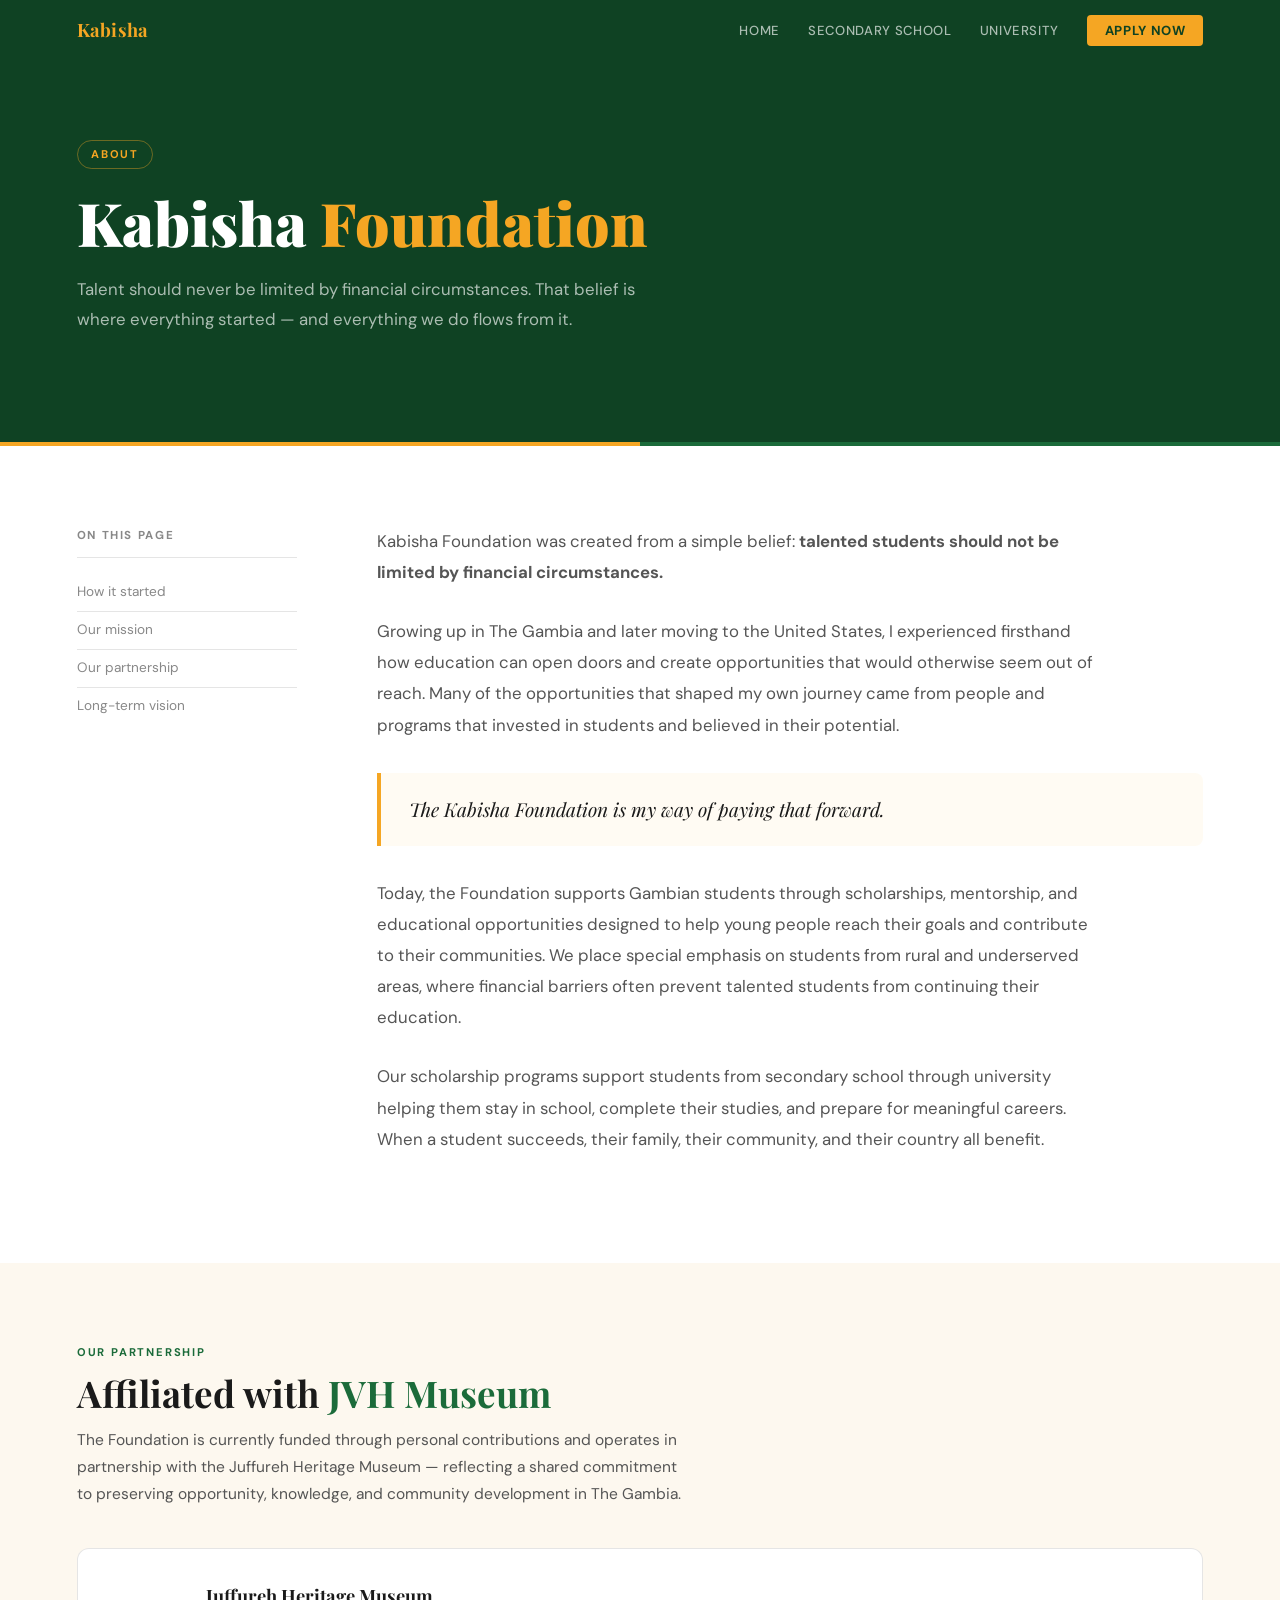
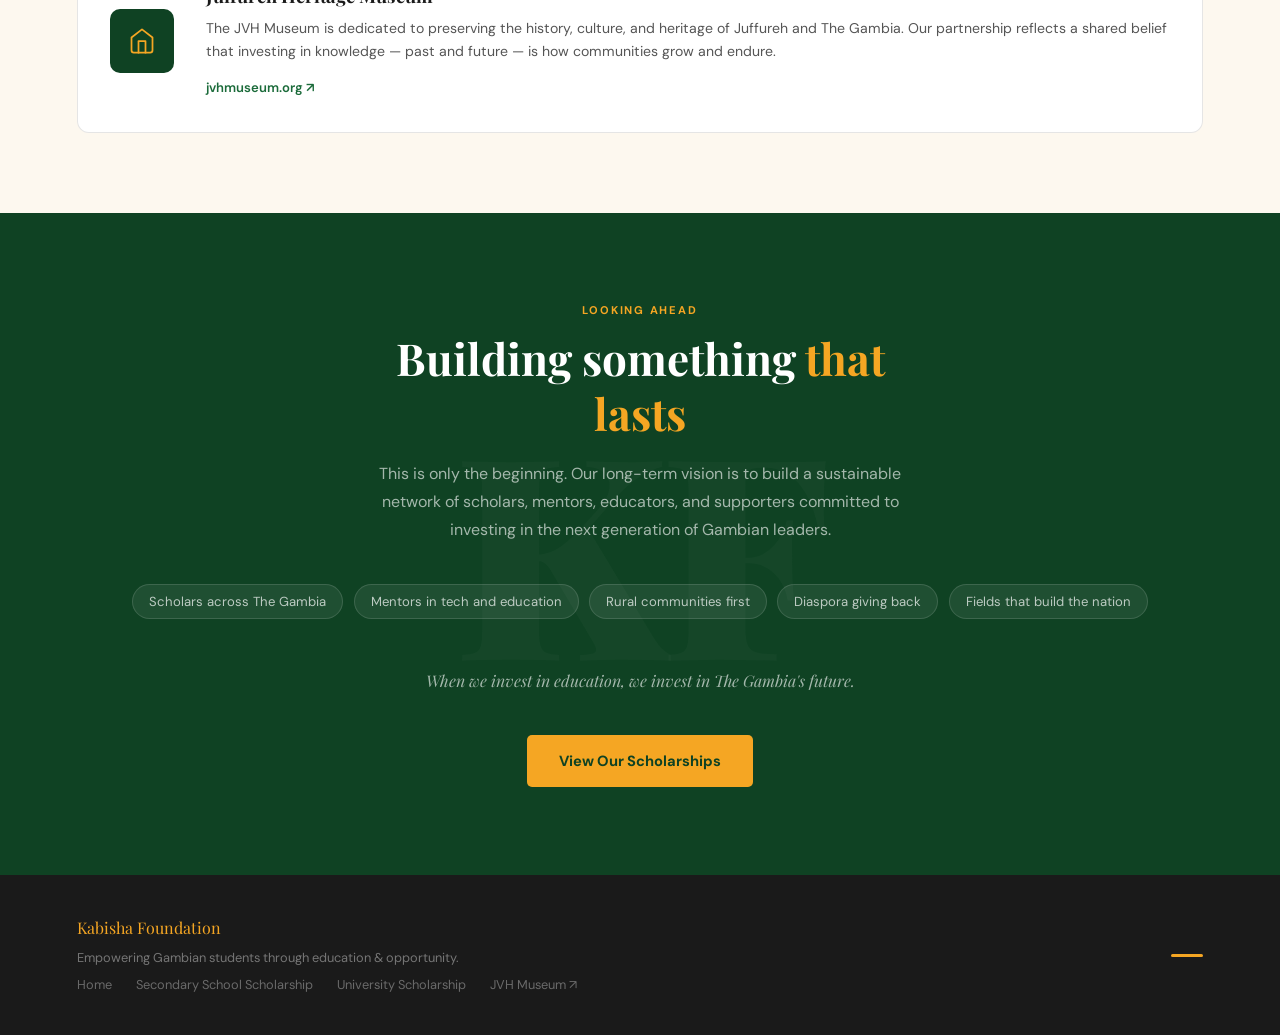
==== about.html @ ad389939 "secondary school visual diff" ====
<!DOCTYPE html>
<html lang="en">
<head>
<meta charset="UTF-8">
<meta name="viewport" content="width=device-width, initial-scale=1.0">
<title>About — Kabisha Foundation</title>
<link rel="preconnect" href="https://fonts.googleapis.com">
<link rel="preconnect" href="https://fonts.gstatic.com" crossorigin>
<link href="https://fonts.googleapis.com/css2?family=Playfair+Display:wght@700;900&family=DM+Sans:wght@400;500;600&display=swap" rel="stylesheet">
<link rel="stylesheet" href="style.css">
<style>
  .story {
    padding: 5rem 6vw; background: var(--white);
    display: grid; grid-template-columns: 220px 1fr; gap: 5rem; align-items: start;
  }
  .story-aside { position: sticky; top: 76px; }
  .story-aside h3 {
    font-size: 0.72rem; font-weight: 700; letter-spacing: 0.14em;
    text-transform: uppercase; color: var(--ink-lt);
    margin-bottom: 1rem; padding-bottom: 0.75rem;
    border-bottom: 1px solid var(--border);
  }
  .story-aside a {
    display: block; font-size: 0.85rem; color: var(--ink-lt);
    text-decoration: none; padding: 0.45rem 0;
    border-bottom: 1px solid var(--border); transition: color 0.2s;
  }
  .story-aside a:last-child { border-bottom: none; }
  .story-aside a:hover { color: var(--green); }

  .story-body p {
    font-size: 1.05rem; color: var(--ink-mid);
    line-height: 1.85; margin-bottom: 1.75rem; max-width: 60ch;
  }
  .pullquote {
    margin: 2rem 0; padding: 1.4rem 1.75rem;
    border-left: 4px solid var(--gold);
    background: rgba(245,166,35,0.05);
    border-radius: 0 8px 8px 0;
  }
  .pullquote p {
    font-family: 'Playfair Display', serif !important;
    font-size: 1.2rem !important; color: var(--ink) !important;
    line-height: 1.5 !important; margin-bottom: 0 !important;
    font-style: italic;
  }

  .partnership { padding: 5rem 6vw; background: var(--cream); }
  .partner-card {
    display: grid; grid-template-columns: 64px 1fr; gap: 2rem;
    align-items: center; background: var(--white);
    border-radius: 12px; border: 1.5px solid var(--border);
    padding: 2rem; margin-top: 2.5rem; text-decoration: none;
    color: var(--ink); transition: border-color 0.2s, transform 0.2s;
  }
  .partner-card:hover { border-color: var(--green); transform: translateY(-2px); }
  .partner-icon {
    width: 64px; height: 64px; border-radius: 10px;
    background: var(--green-dk); display: flex;
    align-items: center; justify-content: center; flex-shrink: 0;
  }
  .partner-icon svg { width: 28px; height: 28px; stroke: var(--gold); fill: none; stroke-width: 1.5; stroke-linecap: round; stroke-linejoin: round; }
  .partner-card h3 { font-family: 'Playfair Display', serif; font-size: 1.15rem; margin-bottom: 0.35rem; }
  .partner-card p { font-size: 0.88rem; color: var(--ink-mid); line-height: 1.65; margin-bottom: 0.65rem; }
  .partner-link { font-size: 0.82rem; color: var(--green); font-weight: 600; }

  .vision {
    background: var(--green-dk); padding: 5.5rem 6vw;
    text-align: center; position: relative; overflow: hidden;
  }
  .vision::before {
    content: attr(data-bg);
    position: absolute; font-family: 'Playfair Display', serif;
    font-size: 22vw; font-weight: 900; color: rgba(255,255,255,0.025);
    top: 50%; left: 50%; transform: translate(-50%, -50%);
    pointer-events: none; white-space: nowrap; letter-spacing: -0.02em;
  }
  .vision .section-label { color: var(--gold); }
  .vision h2 {
    font-family: 'Playfair Display', serif;
    font-size: clamp(1.7rem, 3.5vw, 2.75rem);
    color: var(--white); font-weight: 700;
    max-width: 20ch; margin: 0 auto 1.25rem; line-height: 1.25;
    position: relative; z-index: 1;
  }
  .vision h2 span { color: var(--gold); }
  .vision > p {
    font-size: 1rem; color: rgba(255,255,255,0.62);
    max-width: 50ch; margin: 0 auto 2.5rem;
    line-height: 1.75; position: relative; z-index: 1;
  }
  .vision-pills {
    display: flex; flex-wrap: wrap; gap: 0.65rem;
    justify-content: center; margin-bottom: 3rem;
    position: relative; z-index: 1;
  }
  .vision-pill {
    background: rgba(255,255,255,0.07);
    border: 1px solid rgba(255,255,255,0.13);
    color: rgba(255,255,255,0.7);
    border-radius: 100px; padding: 0.38rem 1rem; font-size: 0.82rem;
  }
  .vision-close {
    font-family: 'Playfair Display', serif;
    font-size: 1.15rem; color: rgba(255,255,255,0.85);
    font-style: italic; margin-bottom: 2.5rem;
    position: relative; z-index: 1;
  }

  @media(max-width:900px){
    .story { grid-template-columns: 1fr; gap: 2.5rem; }
    .story-aside { position: static; }
    .partner-card { grid-template-columns: 1fr; }
  }
  @media(max-width:768px){
    .story, .partnership, .vision { padding: 3.5rem 1.25rem; }
  }
</style>
</head>
<body>

<nav>
  <a href="index.html" class="nav-logo">Kabisha</a>
  <ul class="nav-links">
    <li><a href="index.html">Home</a></li>
    <li><a href="highschool.html">Secondary School</a></li>
    <li><a href="university.html">University</a></li>
    <li><a href="highschool.html#apply" class="nav-cta">Apply Now</a></li>
  </ul>
</nav>

<div class="hero">
  <span class="hero-label">About</span>
  <h1>Kabisha <em>Foundation</em></h1>
  <p>Talent should never be limited by financial circumstances. That belief is where everything started — and everything we do flows from it.</p>
</div>
<div class="accent-line"></div>

<!-- STORY -->
<div class="story">
  <div class="story-aside fade-in">
    <h3>On this page</h3>
    <a href="#origin">How it started</a>
    <a href="#mission">Our mission</a>
    <a href="#partnership">Our partnership</a>
    <a href="#vision">Long-term vision</a>
  </div>

  <div class="story-body fade-in" style="transition-delay:0.1s">
    <div id="origin">
      <p>Kabisha Foundation was created from a simple belief: <strong>talented students should not be limited by financial circumstances.</strong></p>
      <p>Growing up in The Gambia and later moving to the United States, I experienced firsthand how education can open doors and create opportunities that would otherwise seem out of reach. Many of the opportunities that shaped my own journey came from people and programs that invested in students and believed in their potential.</p>
      <div class="pullquote"><p>The Kabisha Foundation is my way of paying that forward.</p></div>
    </div>

    <div id="mission">
      <p>Today, the Foundation supports Gambian students through scholarships, mentorship, and educational opportunities designed to help young people reach their goals and contribute to their communities. We place special emphasis on students from rural and underserved areas, where financial barriers often prevent talented students from continuing their education.</p>
      <p>Our scholarship programs support students from secondary school through university helping them stay in school, complete their studies, and prepare for meaningful careers. When a student succeeds, their family, their community, and their country all benefit.</p>
    </div>
  </div>
</div>

<!-- PARTNERSHIP -->
<div class="partnership" id="partnership">
  <div class="section-label">Our Partnership</div>
  <h2 style="font-family:'Playfair Display',serif; font-size:clamp(1.65rem,3vw,2.3rem); font-weight:700; line-height:1.2; margin-bottom:0.75rem;">Affiliated with <span style="color:var(--green)">JVH Museum</span></h2>
  <p style="font-size:0.97rem; color:var(--ink-mid); max-width:55ch; line-height:1.75; margin-bottom:0">The Foundation is currently funded through personal contributions and operates in partnership with the Juffureh Heritage Museum — reflecting a shared commitment to preserving opportunity, knowledge, and community development in The Gambia.</p>

  <a href="https://jvhmuseum.org/" target="_blank" rel="noopener" class="partner-card fade-in">
    <div class="partner-icon">
      <svg viewBox="0 0 24 24"><path d="M3 9l9-7 9 7v11a2 2 0 0 1-2 2H5a2 2 0 0 1-2-2z"/><polyline points="9 22 9 12 15 12 15 22"/></svg>
    </div>
    <div>
      <h3>Juffureh Heritage Museum</h3>
      <p>The JVH Museum is dedicated to preserving the history, culture, and heritage of Juffureh and The Gambia. Our partnership reflects a shared belief that investing in knowledge — past and future — is how communities grow and endure.</p>
      <span class="partner-link">jvhmuseum.org ↗</span>
    </div>
  </a>
</div>

<!-- VISION -->
<div class="vision" data-bg="KF" id="vision">
  <div class="section-label">Looking Ahead</div>
  <h2>Building something <span>that lasts</span></h2>
  <p>This is only the beginning. Our long-term vision is to build a sustainable network of scholars, mentors, educators, and supporters committed to investing in the next generation of Gambian leaders.</p>
  <div class="vision-pills">
    <span class="vision-pill">Scholars across The Gambia</span>
    <span class="vision-pill">Mentors in tech and education</span>
    <span class="vision-pill">Rural communities first</span>
    <span class="vision-pill">Diaspora giving back</span>
    <span class="vision-pill">Fields that build the nation</span>
  </div>
  <p class="vision-close">When we invest in education, we invest in The Gambia's future.</p>
  <a href="index.html" class="btn btn-gold" style="position:relative;z-index:1">View Our Scholarships</a>
</div>

<footer>
  <div>
    <div class="footer-logo">Kabisha Foundation</div>
    <p>Empowering Gambian students through education &amp; opportunity.</p>
    <div class="footer-links">
      <a href="index.html">Home</a>
      <a href="highschool.html">Secondary School Scholarship</a>
      <a href="university.html">University Scholarship</a>
      <a href="https://jvhmuseum.org/" target="_blank" rel="noopener">JVH Museum ↗</a>
    </div>
  </div>
  <div class="footer-accent"></div>
</footer>

<script>
  const obs = new IntersectionObserver(es => es.forEach(e => {
    if(e.isIntersecting){ e.target.classList.add('visible'); obs.unobserve(e.target); }
  }), {threshold: 0.08});
  document.querySelectorAll('.fade-in').forEach(el => obs.observe(el));
</script>
</body>
</html>
---- style.css ----
/* ─── KABISHA SCHOLARSHIP — SHARED STYLES ─── */

*, *::before, *::after { box-sizing: border-box; margin: 0; padding: 0; }

:root {
  --green:    #1B6B3A;
  --green-dk: #0F4223;
  --gold:     #F5A623;
  --cream:    #FDF8EF;
  --white:    #FFFFFF;
  --ink:      #1A1A1A;
  --ink-mid:  #555;
  --ink-lt:   #888;
  --border:   rgba(0,0,0,0.10);
  /* Secondary school program — teal */
  --teal:     #1A6B6B;
  --teal-dk:  #0E4040;
}

/* University pages use deep forest green (default) */
/* Secondary school pages override with teal */
body.secondary {
  --green:    var(--teal);
  --green-dk: var(--teal-dk);
}

html { scroll-behavior: smooth; }
body { font-family: 'DM Sans', sans-serif; background: var(--cream); color: var(--ink); line-height: 1.65; }

/* ── NAV ── */
nav {
  position: sticky; top: 0; z-index: 100;
  background: var(--green-dk);
  display: flex; align-items: center; justify-content: space-between;
  padding: 0 6vw; height: 60px;
}
.nav-logo {
  font-family: 'Playfair Display', serif;
  font-size: 1.15rem; color: var(--gold);
  text-decoration: none; font-weight: 700; letter-spacing: 0.01em;
}
.nav-links { display: flex; gap: 1.75rem; list-style: none; align-items: center; }
.nav-links a {
  color: rgba(255,255,255,0.65); text-decoration: none;
  font-size: 0.82rem; font-weight: 500;
  letter-spacing: 0.05em; text-transform: uppercase;
  transition: color 0.2s;
}
.nav-links a:hover { color: var(--gold); }
.nav-cta {
  background: var(--gold) !important;
  color: var(--green-dk) !important;
  padding: 0.42rem 1.1rem; border-radius: 4px;
  font-weight: 700 !important;
}
.nav-cta:hover { background: #d4901e !important; }

/* ── ACCENT LINE (replaces flag stripe) ── */
.accent-line {
  height: 4px;
  background: linear-gradient(to right, var(--gold) 50%, var(--green) 50%);
}

/* ── HERO ── */
.hero {
  background: var(--green-dk);
  padding: 5rem 6vw 4.5rem;
  position: relative;
}
.hero-label {
  display: inline-block;
  font-size: 0.7rem; font-weight: 700;
  letter-spacing: 0.15em; text-transform: uppercase;
  color: var(--gold); margin-bottom: 1.25rem;
  padding: 0.28rem 0.85rem;
  border: 1px solid rgba(245,166,35,0.4); border-radius: 100px;
}
.hero h1 {
  font-family: 'Playfair Display', serif;
  font-size: clamp(2.2rem, 5vw, 3.75rem);
  font-weight: 900; color: var(--white);
  line-height: 1.1; max-width: 16ch; margin-bottom: 1.25rem;
}
.hero h1 em { color: var(--gold); font-style: normal; }
.hero p {
  font-size: 1.05rem; color: rgba(255,255,255,0.65);
  max-width: 50ch; line-height: 1.75; margin-bottom: 2.25rem;
}
.hero-actions { display: flex; gap: 1rem; flex-wrap: wrap; }

/* ── BUTTONS ── */
.btn {
  display: inline-block; font-weight: 700; font-size: 0.92rem;
  padding: 0.85rem 2rem; border-radius: 5px;
  text-decoration: none; transition: transform 0.15s, background 0.2s;
}
.btn:hover { transform: translateY(-2px); }
.btn-gold { background: var(--gold); color: var(--green-dk); }
.btn-gold:hover { background: #d4901e; }
.btn-outline {
  background: transparent; color: rgba(255,255,255,0.8);
  border: 1.5px solid rgba(255,255,255,0.25);
}
.btn-outline:hover { border-color: var(--gold); color: var(--gold); }

/* ── SECTIONS ── */
.section { padding: 5rem 6vw; }
.section.white { background: var(--white); }
.section.cream { background: var(--cream); }

.section-label {
  font-size: 0.7rem; font-weight: 700;
  letter-spacing: 0.16em; text-transform: uppercase;
  color: var(--green); margin-bottom: 0.6rem;
}
.section h2 {
  font-family: 'Playfair Display', serif;
  font-size: clamp(1.65rem, 3vw, 2.4rem);
  font-weight: 700; line-height: 1.2; margin-bottom: 1rem;
}
.section h2 span { color: var(--green); }
.section > p {
  font-size: 0.97rem; color: var(--ink-mid);
  max-width: 55ch; line-height: 1.75; margin-bottom: 3rem;
}

/* ── CARDS ── */
.card-grid {
  display: grid;
  grid-template-columns: repeat(auto-fit, minmax(220px, 1fr));
  gap: 1.25rem;
}
.card {
  background: var(--white); border-radius: 10px;
  border: 1.5px solid var(--border); padding: 1.5rem;
  transition: border-color 0.2s, transform 0.2s;
}
.section.white .card { background: var(--cream); }
.card:hover { border-color: var(--green); transform: translateY(-2px); }
.card-accent {
  display: block; width: 28px; height: 3px;
  background: var(--gold); border-radius: 2px; margin-bottom: 1rem;
}
.card h3 { font-weight: 600; font-size: 0.95rem; margin-bottom: 0.35rem; }
.card p  { font-size: 0.85rem; color: var(--ink-lt); line-height: 1.6; }

/* ── TWO COLUMN ── */
.two-col { display: grid; grid-template-columns: 1fr 1fr; gap: 4rem; align-items: start; }

/* ── CHECK LIST ── */
.check-list { list-style: none; }
.check-list li {
  display: flex; gap: 0.75rem; align-items: flex-start;
  padding: 0.6rem 0; border-bottom: 1px solid var(--border);
  font-size: 0.92rem; color: var(--ink-mid);
}
.check-list li:last-child { border-bottom: none; }
.check-list li::before {
  content: '–'; color: var(--green); font-weight: 700;
  flex-shrink: 0; margin-top: 1px;
}

/* ── RULE LIST ── */
.rule-list { list-style: none; margin-top: 1.5rem; }
.rule-list li {
  display: flex; gap: 0.6rem; align-items: flex-start;
  padding: 0.55rem 0.85rem; border-radius: 6px;
  margin-bottom: 0.45rem; font-size: 0.87rem; line-height: 1.5;
}
.rule-list li.no  { background: rgba(0,0,0,0.04); border: 1px solid rgba(0,0,0,0.09); color: var(--ink-mid); }
.rule-list li.yes { background: rgba(27,107,58,0.06); border: 1px solid rgba(27,107,58,0.16); color: var(--ink-mid); }
.rule-list li .rule-mark { flex-shrink: 0; font-style: normal; font-weight: 600; }
.rule-list li.no  .rule-mark { color: var(--ink-lt); }
.rule-list li.yes .rule-mark { color: var(--green); }

/* ── PRIORITY BOX ── */
.priority-box { background: var(--green-dk); border-radius: 12px; padding: 1.75rem; }
.priority-box h4 {
  font-family: 'Playfair Display', serif;
  color: var(--gold); font-size: 1.1rem; margin-bottom: 0.5rem;
}
.priority-box p { color: rgba(255,255,255,0.58); font-size: 0.87rem; margin-bottom: 1.1rem; line-height: 1.6; }
.tag-wrap { display: flex; flex-wrap: wrap; gap: 0.55rem; }
.tag {
  background: rgba(245,166,35,0.14); border: 1px solid rgba(245,166,35,0.32);
  color: var(--gold); border-radius: 100px;
  padding: 0.3rem 0.85rem; font-size: 0.77rem; font-weight: 500;
}

/* ── DOCS ── */
.doc-row {
  display: flex; align-items: center; gap: 1rem;
  padding: 0.9rem 0; border-bottom: 1px solid var(--border);
}
.doc-row:last-child { border-bottom: none; }
.doc-num {
  width: 26px; height: 26px; flex-shrink: 0;
  background: var(--green); color: var(--white);
  border-radius: 50%; display: flex;
  align-items: center; justify-content: center;
  font-size: 0.73rem; font-weight: 700;
}
.doc-name { font-weight: 500; font-size: 0.9rem; }
.doc-note { font-size: 0.78rem; color: var(--ink-lt); }

/* ── BOXES ── */
.warn-box {
  background: rgba(245,166,35,0.08);
  border: 1.5px solid rgba(245,166,35,0.5);
  border-radius: 10px; padding: 1.35rem;
}
.warn-box h5 {
  font-size: 0.78rem; font-weight: 700; color: #7a5200;
  text-transform: uppercase; letter-spacing: 0.06em; margin-bottom: 0.5rem;
}
.warn-box p { font-size: 0.86rem; color: #5c3d00; line-height: 1.65; }
.info-box {
  padding: 0.9rem 1.1rem;
  background: rgba(27,107,58,0.06);
  border-left: 3px solid var(--green);
  border-radius: 0 7px 7px 0;
  font-size: 0.85rem; color: var(--ink-mid); line-height: 1.65;
}

/* ── STEPS ── */
.steps { display: grid; grid-template-columns: repeat(auto-fit, minmax(180px, 1fr)); gap: 1.25rem; }
.step { background: var(--white); border-radius: 10px; border: 1.5px solid var(--border); padding: 1.4rem; }
.section.cream .step { background: var(--cream); }
.step-num {
  font-family: 'Playfair Display', serif;
  font-size: 1.9rem; color: var(--gold);
  font-weight: 700; line-height: 1; margin-bottom: 0.65rem;
}
.step h3 { font-weight: 600; font-size: 0.92rem; margin-bottom: 0.3rem; }
.step p  { font-size: 0.82rem; color: var(--ink-lt); line-height: 1.6; }

/* ── TRACKS (mentorship) ── */
.track {
  display: flex; align-items: center; gap: 0.85rem;
  padding: 0.9rem 1.1rem; border-radius: 9px;
  border: 1.5px solid var(--border); background: var(--white);
  margin-bottom: 0.75rem; transition: border-color 0.2s;
}
.section.white .track { background: var(--cream); }
.track:hover { border-color: var(--green); }
.track-icon {
  width: 36px; height: 36px; border-radius: 6px; flex-shrink: 0;
  background: rgba(27,107,58,0.1);
  display: flex; align-items: center; justify-content: center;
}
/* SVG icons via inline CSS masks — no emoji */
.track-icon svg { width: 18px; height: 18px; stroke: var(--green); fill: none; stroke-width: 1.75; stroke-linecap: round; stroke-linejoin: round; }
.track h4 { font-weight: 600; font-size: 0.88rem; }
.track p  { font-size: 0.78rem; color: var(--ink-lt); }

/* ── FAQ ── */
.faq-list { margin-top: 0; }
.faq-item { border-bottom: 1px solid var(--border); }
.faq-item:first-child { border-top: 1px solid var(--border); }
.faq-q {
  width: 100%; background: none; border: none;
  text-align: left; padding: 1.05rem 0;
  font-size: 0.92rem; font-weight: 600; color: var(--ink);
  cursor: pointer; display: flex; justify-content: space-between;
  align-items: center; gap: 1rem; font-family: 'DM Sans', sans-serif;
  transition: color 0.2s;
}
.faq-q:hover { color: var(--green); }
.faq-icon { flex-shrink: 0; transition: transform 0.25s; color: var(--green); line-height: 1; font-size: 1.3rem; font-weight: 300; }
.faq-item.open .faq-icon { transform: rotate(45deg); }
.faq-a { max-height: 0; overflow: hidden; transition: max-height 0.35s ease; }
.faq-a-inner { padding: 0 0 1.1rem; font-size: 0.87rem; color: var(--ink-mid); line-height: 1.75; }
.faq-item.open .faq-a { max-height: 400px; }

/* ── APPLY CTA ── */
.apply-cta {
  background: var(--green-dk); text-align: center;
  padding: 6rem 6vw; position: relative; overflow: hidden;
}
.apply-cta::before {
  content: attr(data-text);
  position: absolute; font-family: 'Playfair Display', serif;
  font-size: 22vw; font-weight: 900;
  color: rgba(255,255,255,0.03);
  top: 50%; left: 50%; transform: translate(-50%, -50%);
  pointer-events: none; white-space: nowrap;
}
.apply-cta .section-label { color: var(--gold); }
.apply-cta h2 {
  font-family: 'Playfair Display', serif;
  font-size: clamp(1.7rem,3vw,2.4rem);
  color: var(--white); margin-bottom: 0.75rem;
}
.apply-cta h2 span { color: var(--gold); }
.apply-cta p {
  color: rgba(255,255,255,0.58); font-size: 0.97rem;
  max-width: 50ch; margin: 0 auto 2.25rem; line-height: 1.7;
}
.apply-cta .btn { position: relative; z-index: 1; }
.apply-note { margin-top: 1rem; font-size: 0.8rem; color: rgba(255,255,255,0.3); position: relative; z-index: 1; }

/* ── FOOTER ── */
footer {
  background: var(--ink); color: rgba(255,255,255,0.4);
  padding: 2.5rem 6vw;
  display: flex; align-items: center; justify-content: space-between;
  gap: 2rem; flex-wrap: wrap;
}
.footer-logo { font-family: 'Playfair Display', serif; font-size: 1rem; color: var(--gold); margin-bottom: 0.35rem; }
footer p { font-size: 0.8rem; }
.footer-links { display: flex; gap: 1.5rem; margin-top: 0.4rem; flex-wrap: wrap; }
.footer-links a { color: rgba(255,255,255,0.35); text-decoration: none; font-size: 0.8rem; transition: color 0.2s; }
.footer-links a:hover { color: var(--gold); }
.footer-accent { width: 32px; height: 3px; background: var(--gold); border-radius: 2px; }

/* ── ANIMATIONS ── */
.fade-in { opacity: 0; transform: translateY(18px); transition: opacity 0.5s ease, transform 0.5s ease; }
.fade-in.visible { opacity: 1; transform: translateY(0); }

/* ── RESPONSIVE ── */
@media (max-width: 768px) {
  .nav-links { display: none; }
  .two-col { grid-template-columns: 1fr; gap: 2rem; }
  .section { padding: 3.5rem 1.25rem; }
  .hero  { padding: 3.5rem 1.25rem 3rem; }
  nav    { padding: 0 1.25rem; }
  .apply-cta { padding: 4.5rem 1.25rem; }
  footer { padding: 2rem 1.25rem; }
}
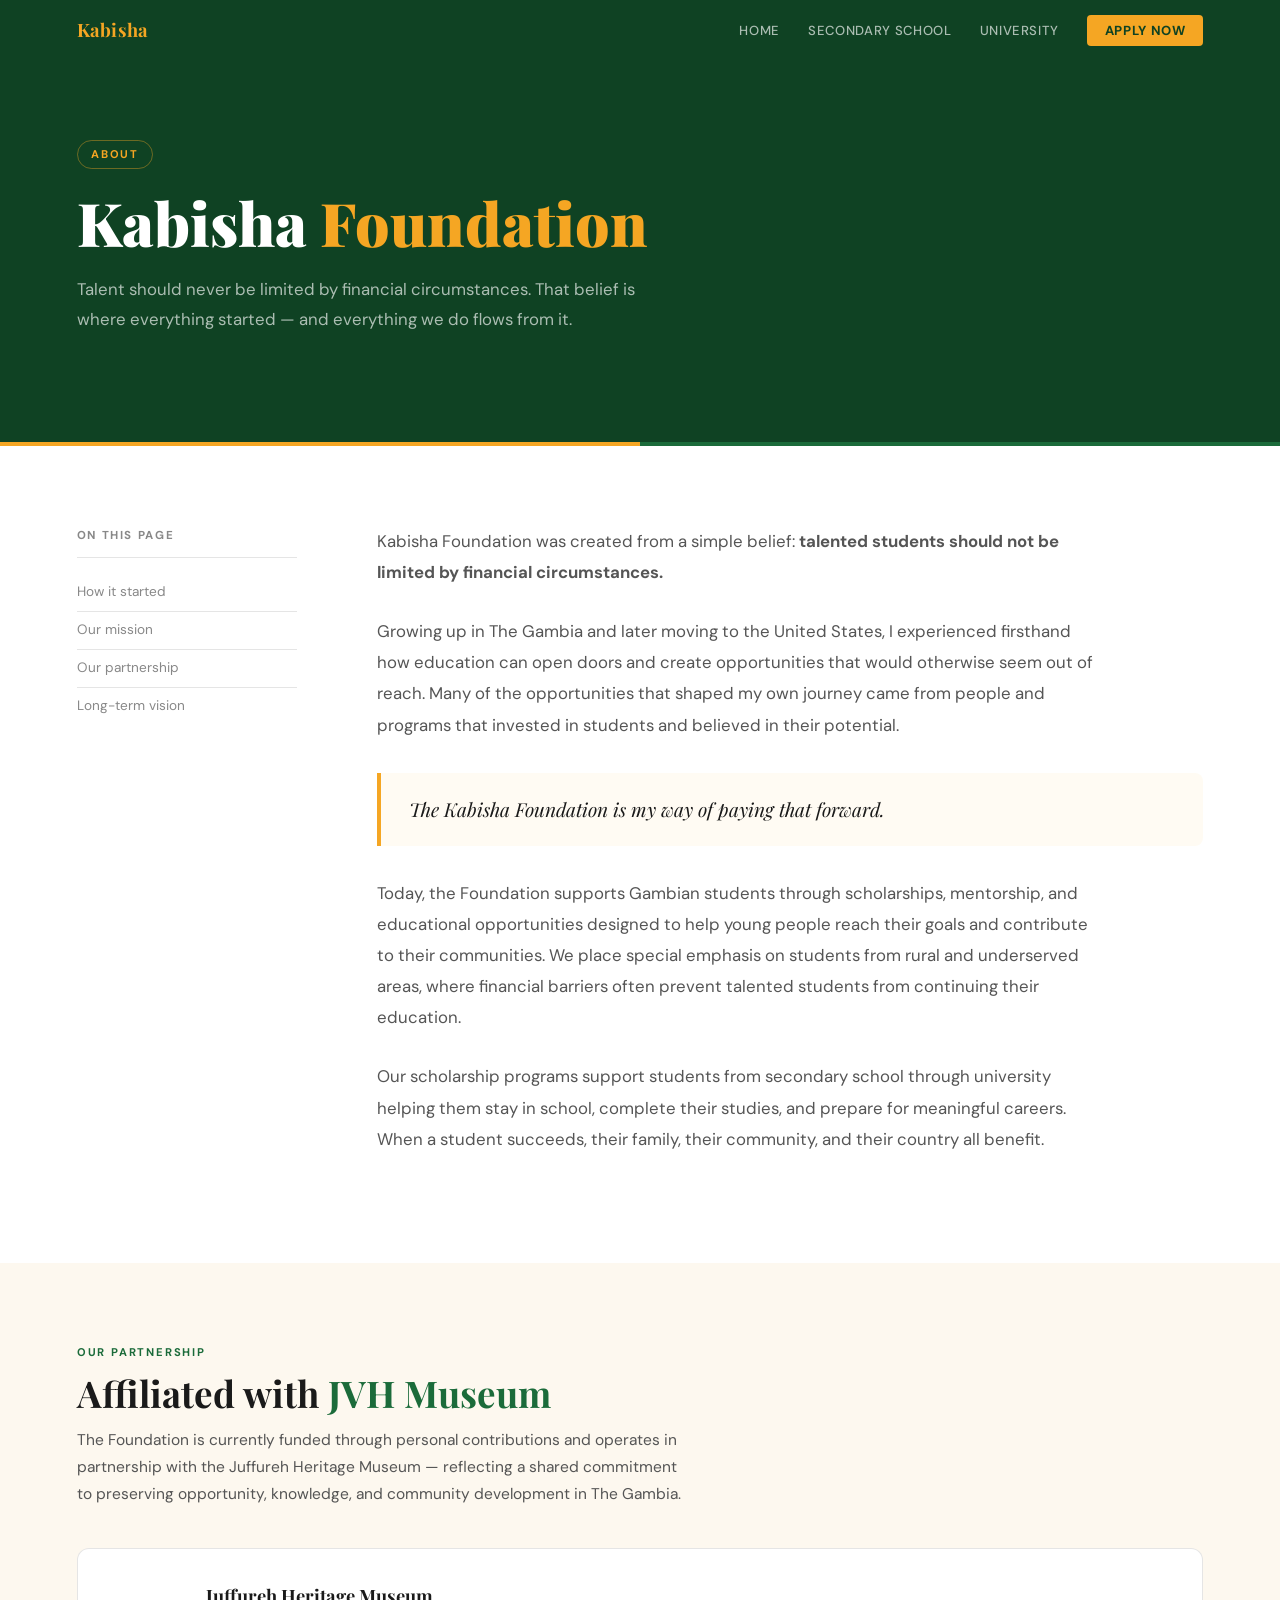
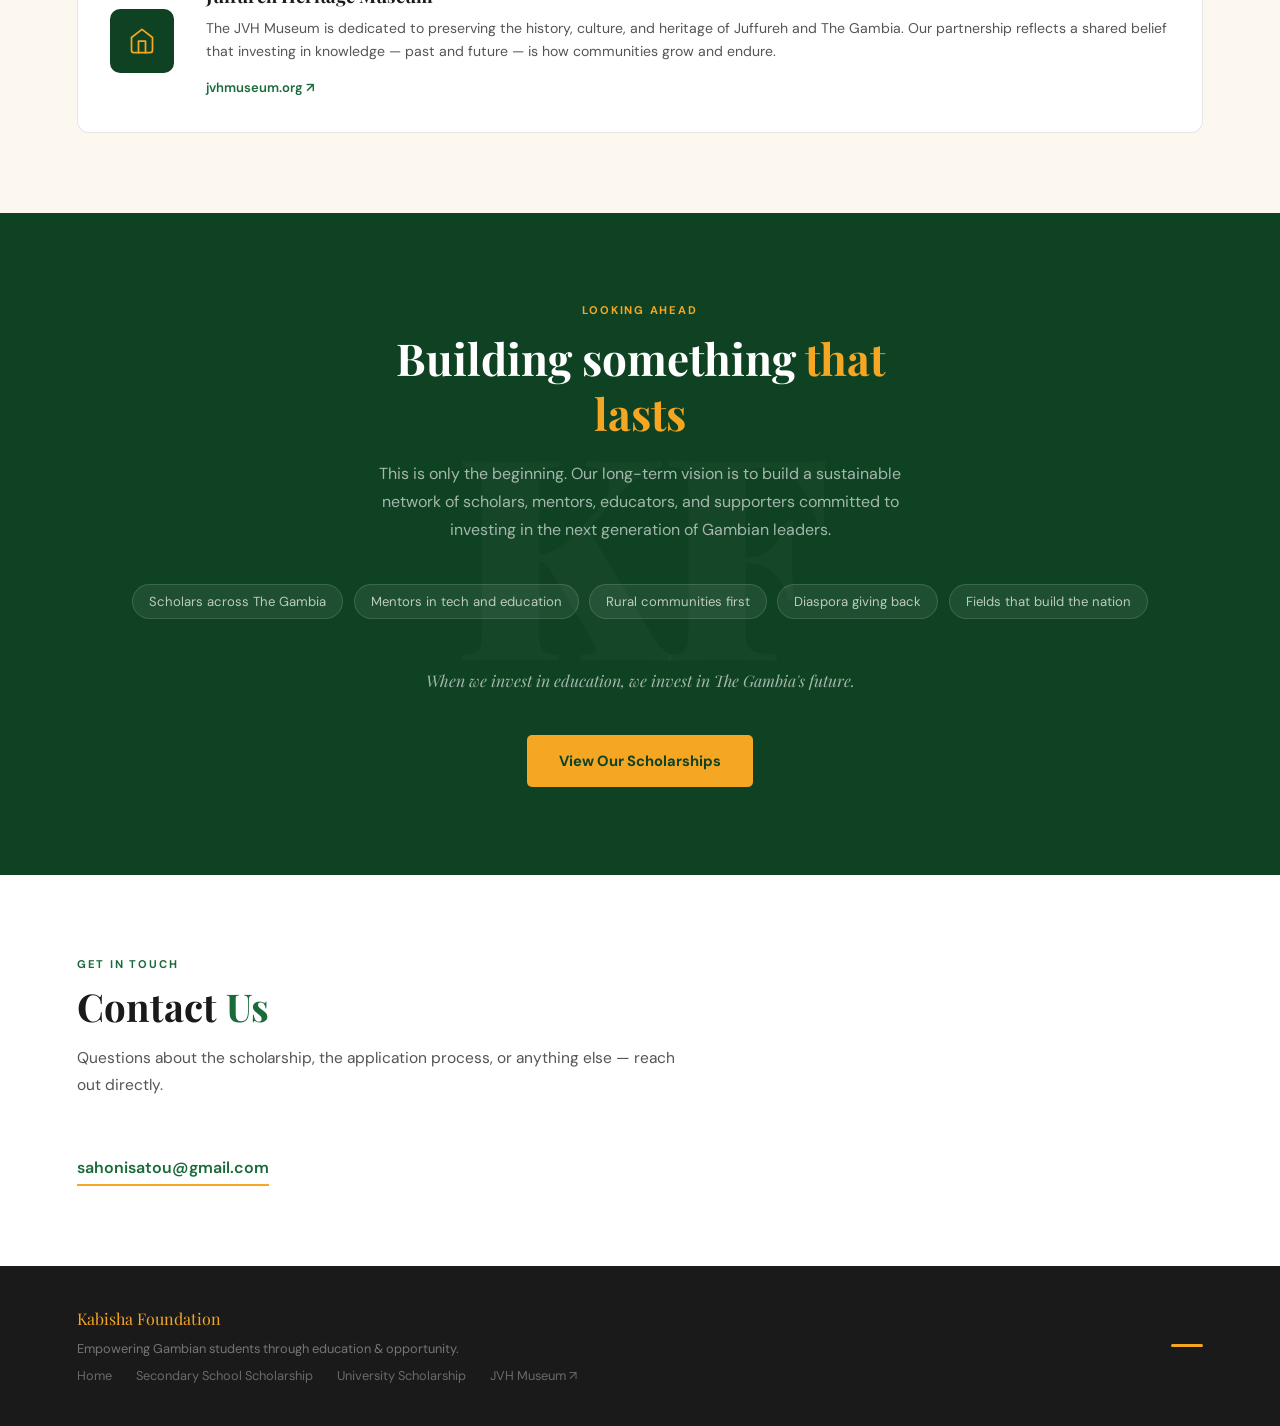
==== commit 4f2aa864: "add contact" ====
--- a/about.html
+++ b/about.html
@@ -194,6 +194,24 @@
   <a href="index.html" class="btn btn-gold" style="position:relative;z-index:1">View Our Scholarships</a>
 </div>
 
+<!-- CONTACT -->
+<section class="section white" id="contact">
+  <div class="section-label">Get in Touch</div>
+  <h2>Contact <span>Us</span></h2>
+  <p>Questions about the scholarship, the application process, or anything else — reach out directly.</p>
+  <a href="mailto:YOUR_EMAIL_HERE" style="
+    display: inline-block;
+    margin-top: 0.5rem;
+    font-size: 1rem;
+    font-weight: 600;
+    color: var(--green);
+    text-decoration: none;
+    border-bottom: 2px solid var(--gold);
+    padding-bottom: 2px;
+    transition: color 0.2s;
+  ">sahonisatou@gmail.com</a>
+</section>
+
 <footer>
   <div>
     <div class="footer-logo">Kabisha Foundation</div>
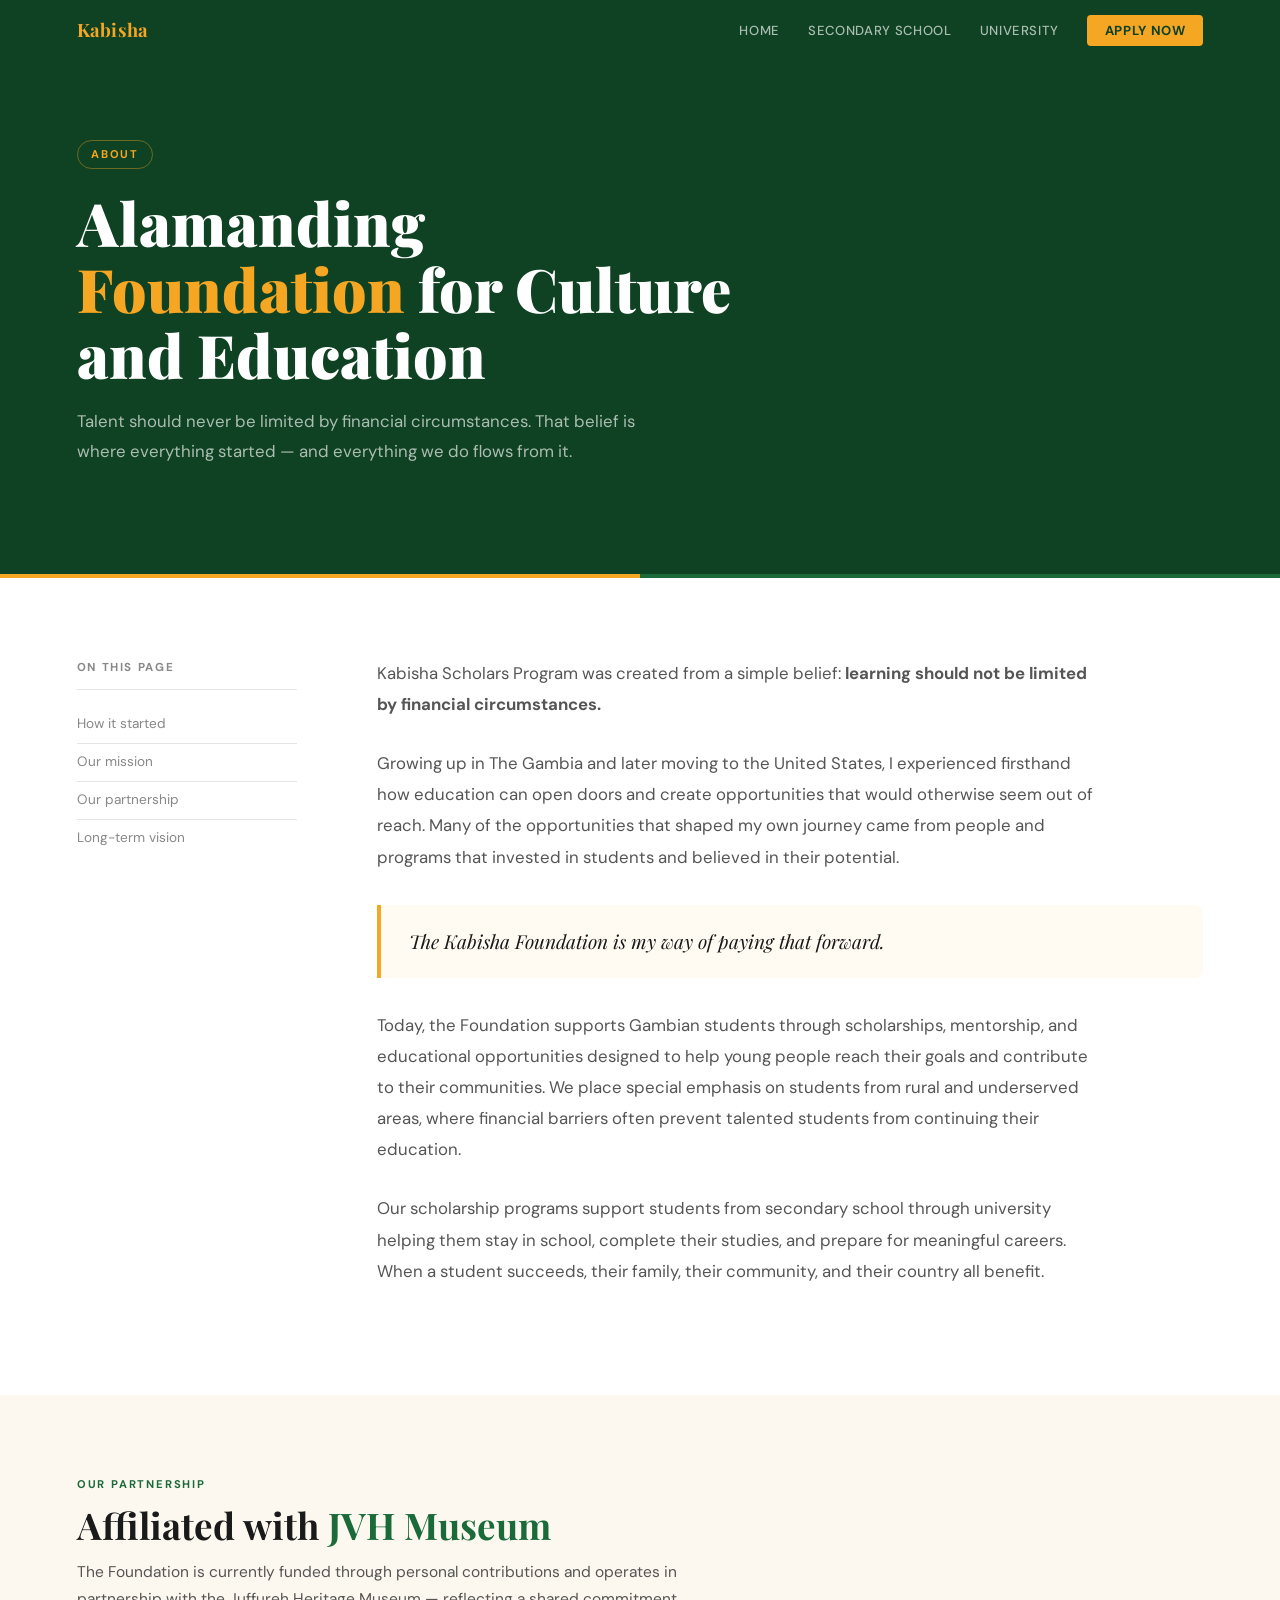
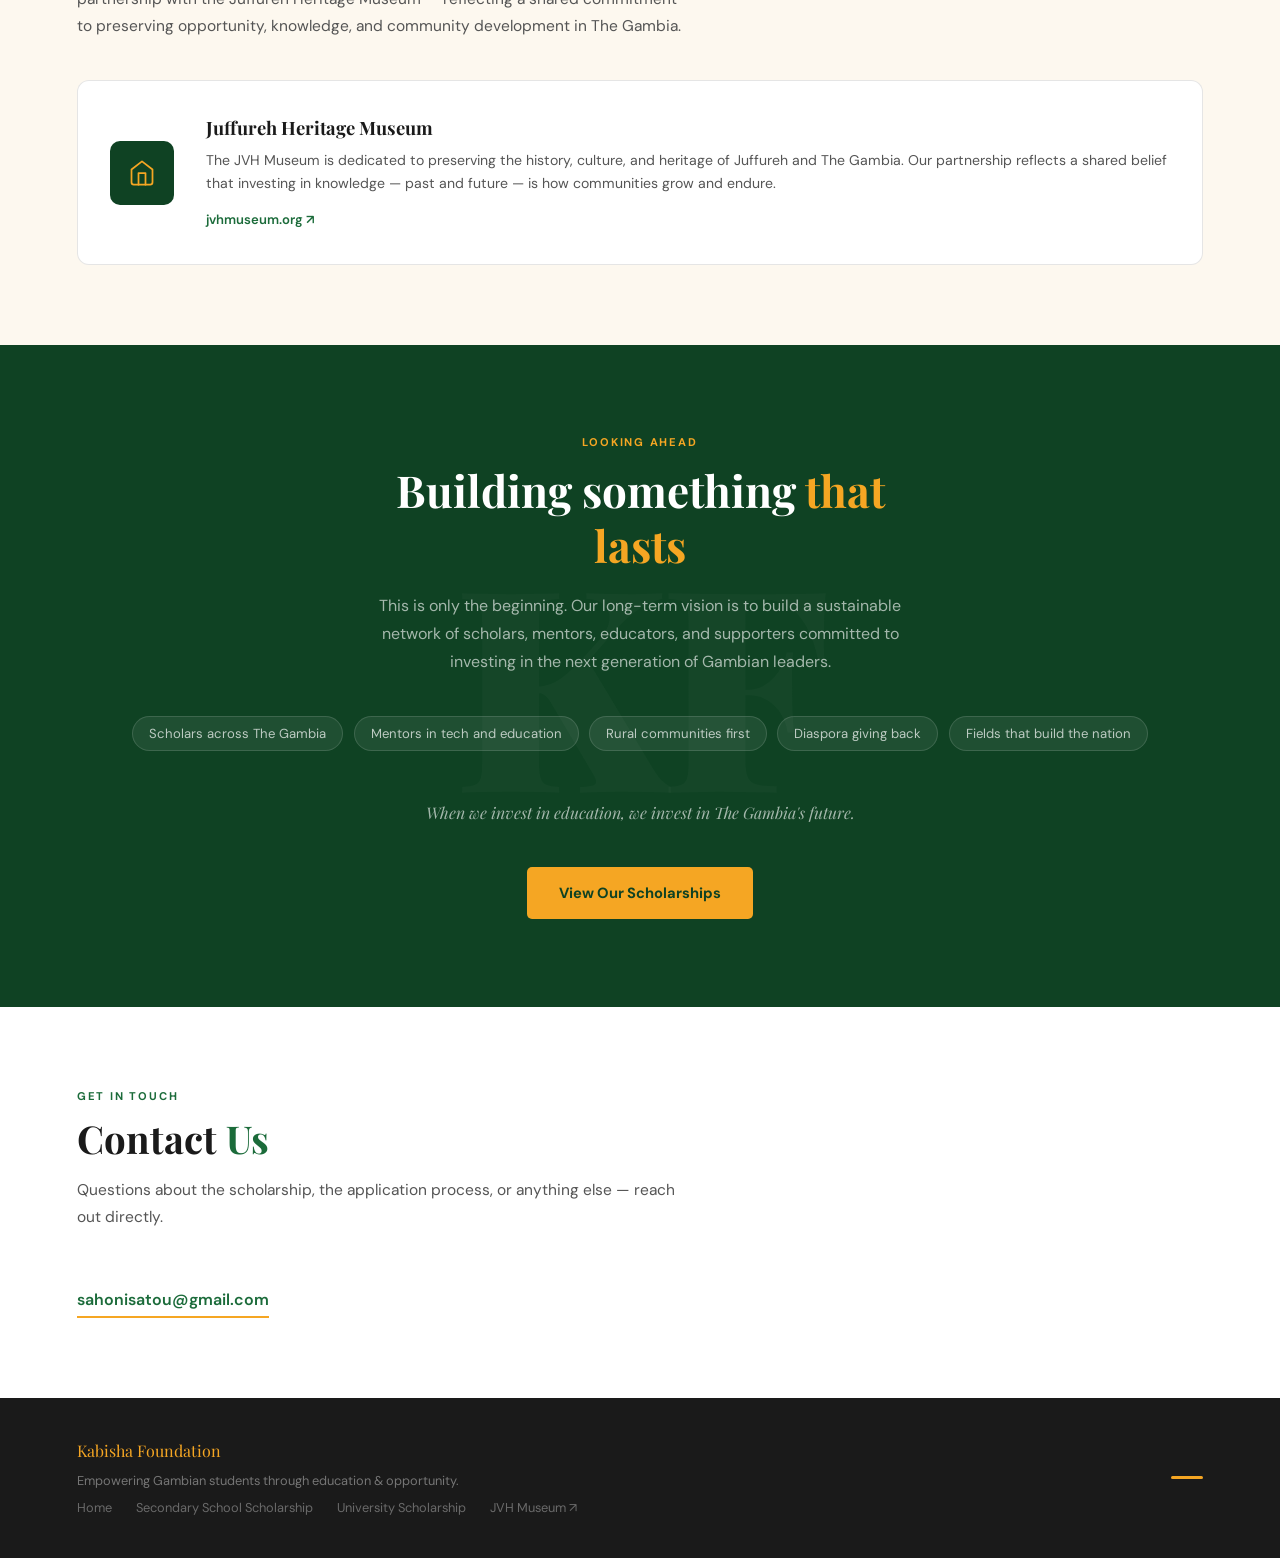
==== commit 12903a18: "update about" ====
--- a/about.html
+++ b/about.html
@@ -131,7 +131,7 @@
 
 <div class="hero">
   <span class="hero-label">About</span>
-  <h1>Kabisha <em>Foundation</em></h1>
+  <h1>Alamanding <em>Foundation</em> for Culture and Education</h1>
   <p>Talent should never be limited by financial circumstances. That belief is where everything started — and everything we do flows from it.</p>
 </div>
 <div class="accent-line"></div>
@@ -148,7 +148,7 @@
 
   <div class="story-body fade-in" style="transition-delay:0.1s">
     <div id="origin">
-      <p>Kabisha Foundation was created from a simple belief: <strong>talented students should not be limited by financial circumstances.</strong></p>
+      <p>Kabisha Scholars Program was created from a simple belief: <strong> learning should not be limited by financial circumstances.</strong></p>
       <p>Growing up in The Gambia and later moving to the United States, I experienced firsthand how education can open doors and create opportunities that would otherwise seem out of reach. Many of the opportunities that shaped my own journey came from people and programs that invested in students and believed in their potential.</p>
       <div class="pullquote"><p>The Kabisha Foundation is my way of paying that forward.</p></div>
     </div>
